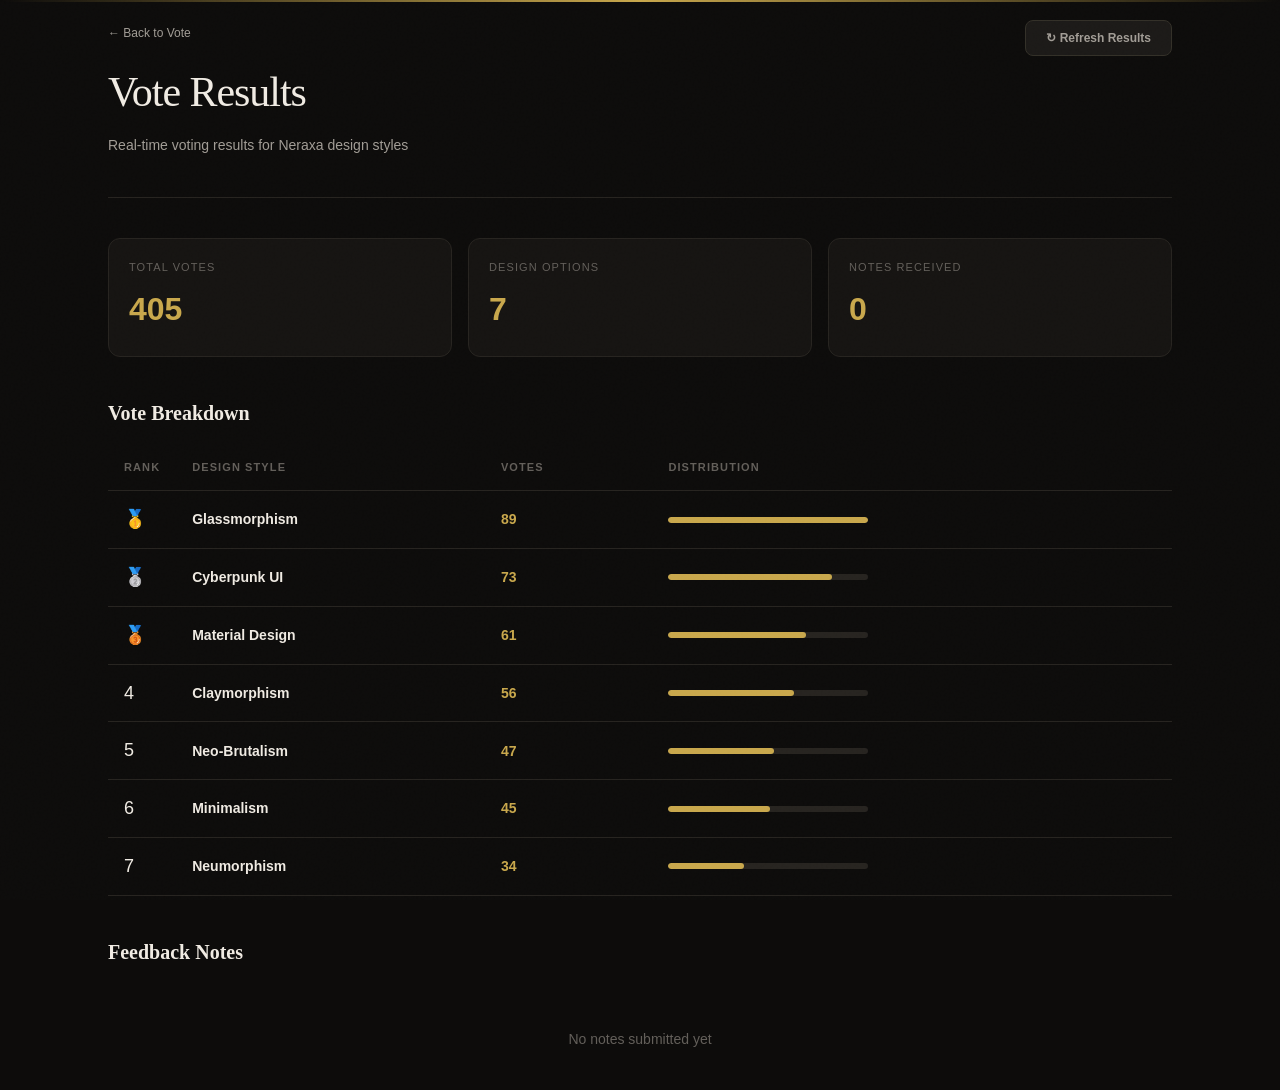
==== admin.html @ bdb2ee2e "initial commit" ====
<!doctype html>
<html lang="en">
    <head>
        <meta charset="UTF-8" />
        <meta name="viewport" content="width=device-width, initial-scale=1.0" />
        <title>Neraxa — Vote Admin</title>
        <link rel="icon" type="image/png" href="favicon.png" />
        <link rel="stylesheet" href="style.css" />
        <style>
            .admin-header {
                padding: 20px 0 40px;
                border-bottom: 1px solid var(--border);
                margin-bottom: 40px;
                display: flex;
                justify-content: space-between;
                align-items: flex-start;
                gap: 20px;
                flex-wrap: wrap;
            }
            .admin-title-wrapper {
                flex: 1;
            }
            .admin-title {
                font-family: Georgia, serif;
                font-size: clamp(28px, 4vw, 42px);
                font-weight: 400;
                letter-spacing: -0.025em;
                margin-bottom: 8px;
            }
            .admin-subtitle {
                font-size: 14px;
                color: var(--text-muted);
            }
            .stats-grid {
                display: grid;
                grid-template-columns: repeat(auto-fit, minmax(200px, 1fr));
                gap: 16px;
                margin-bottom: 40px;
            }
            .stat-card {
                background: var(--surface);
                border: 1px solid var(--border);
                border-radius: 12px;
                padding: 20px;
            }
            .stat-label {
                font-size: 11px;
                color: var(--text-dim);
                text-transform: uppercase;
                letter-spacing: 0.1em;
                margin-bottom: 8px;
            }
            .stat-value {
                font-size: 32px;
                font-weight: 700;
                color: var(--accent);
            }
            .results-table {
                width: 100%;
                border-collapse: collapse;
                margin-bottom: 40px;
            }
            .results-table th,
            .results-table td {
                padding: 14px 16px;
                text-align: left;
                border-bottom: 1px solid var(--border);
            }
            .results-table th {
                font-size: 11px;
                font-weight: 600;
                text-transform: uppercase;
                letter-spacing: 0.1em;
                color: var(--text-dim);
            }
            .results-table td {
                font-size: 14px;
            }
            .rank-cell {
                width: 50px;
                text-align: center;
            }
            .medal {
                font-size: 18px;
            }
            .design-name {
                font-weight: 600;
                color: var(--text);
            }
            .vote-count {
                font-weight: 700;
                color: var(--accent);
                text-align: right;
            }
            .bar-container {
                width: 200px;
                height: 6px;
                background: var(--border);
                border-radius: 3px;
                overflow: hidden;
            }
            .bar-fill {
                height: 100%;
                background: var(--accent);
                border-radius: 3px;
                transition: width 0.5s ease;
            }
            .notes-section-admin {
                margin-top: 40px;
            }
            .notes-list {
                display: flex;
                flex-direction: column;
                gap: 12px;
                margin-top: 20px;
            }
            .note-card {
                background: var(--surface);
                border: 1px solid var(--border);
                border-radius: 10px;
                padding: 16px 18px;
            }
            .note-header {
                display: flex;
                justify-content: space-between;
                align-items: center;
                margin-bottom: 10px;
            }
            .note-design {
                font-size: 12px;
                font-weight: 600;
                color: var(--accent);
                background: var(--accent-glow-2);
                padding: 3px 10px;
                border-radius: 4px;
            }
            .note-date {
                font-size: 11px;
                color: var(--text-dim);
            }
            .note-text {
                font-size: 14px;
                color: var(--text-muted);
                line-height: 1.6;
            }
            .no-notes {
                text-align: center;
                padding: 40px;
                color: var(--text-dim);
                font-size: 14px;
            }
            .refresh-btn {
                background: var(--surface-2);
                border: 1px solid var(--border-2);
                color: var(--text-muted);
                padding: 10px 20px;
                border-radius: 8px;
                font-size: 12px;
                font-weight: 600;
                cursor: pointer;
                transition: all 0.2s;
            }
            .refresh-btn:hover {
                background: var(--border);
                color: var(--text);
            }
            .back-link {
                display: inline-flex;
                align-items: center;
                gap: 6px;
                font-size: 12px;
                color: var(--text-muted);
                text-decoration: none;
                margin-bottom: 16px;
                transition: color 0.2s;
            }
            .back-link:hover {
                color: var(--accent);
            }
            .loading {
                text-align: center;
                padding: 40px;
                color: var(--text-dim);
            }
        </style>
    </head>
    <body>
        <div class="container">
            <header class="admin-header">
                <div class="admin-title-wrapper">
                    <a href="/" class="back-link">← Back to Vote</a>
                    <h1 class="admin-title">Vote Results</h1>
                    <p class="admin-subtitle">
                        Real-time voting results for Neraxa design styles
                    </p>
                </div>
                <button class="refresh-btn" id="refreshBtn">
                    ↻ Refresh Results
                </button>
            </header>

            <div class="stats-grid">
                <div class="stat-card">
                    <div class="stat-label">Total Votes</div>
                    <div class="stat-value" id="totalVotes">-</div>
                </div>
                <div class="stat-card">
                    <div class="stat-label">Design Options</div>
                    <div class="stat-value">7</div>
                </div>
                <div class="stat-card">
                    <div class="stat-label">Notes Received</div>
                    <div class="stat-value" id="totalNotes">-</div>
                </div>
            </div>

            <h2
                style="
                    font-family: Georgia, serif;
                    font-size: 20px;
                    margin-bottom: 16px;
                ">
                Vote Breakdown
            </h2>
            <table class="results-table">
                <thead>
                    <tr>
                        <th class="rank-cell">Rank</th>
                        <th>Design Style</th>
                        <th>Votes</th>
                        <th>Distribution</th>
                    </tr>
                </thead>
                <tbody id="resultsBody">
                    <tr>
                        <td colspan="4" class="loading">Loading results...</td>
                    </tr>
                </tbody>
            </table>

            <div class="notes-section-admin">
                <h2
                    style="
                        font-family: Georgia, serif;
                        font-size: 20px;
                        margin-bottom: 16px;
                    ">
                    Feedback Notes
                </h2>
                <div class="notes-list" id="notesList">
                    <div class="loading">Loading notes...</div>
                </div>
            </div>
        </div>

        <script>
            // Environment variables are injected by Vercel during build
            const UPSTASH_REDIS_REST_URL =
                'https://enhanced-tahr-57846.upstash.io';
            const UPSTASH_REDIS_REST_TOKEN =
                'AeH2AAIncDEzMmJiZjg0ZTI5MzY0ODk1YTNiZTc1OTU0ZDMzNzNmOXAxNTc4NDY';

            const DESIGNS = [
                'Neo-Brutalism',
                'Glassmorphism',
                'Neumorphism',
                'Claymorphism',
                'Cyberpunk UI',
                'Material Design',
                'Minimalism',
            ];

            const MEDALS = { 0: '🥇', 1: '🥈', 2: '🥉' };

            const USE_REDIS =
                UPSTASH_REDIS_REST_URL && UPSTASH_REDIS_REST_TOKEN;

            async function redisCommand(command) {
                if (!USE_REDIS) return null;
                try {
                    const response = await fetch(UPSTASH_REDIS_REST_URL, {
                        method: 'POST',
                        headers: {
                            Authorization: `Bearer ${UPSTASH_REDIS_REST_TOKEN}`,
                            'Content-Type': 'application/json',
                        },
                        body: JSON.stringify(command),
                    });
                    return await response.json();
                } catch (e) {
                    console.error('Redis command failed:', e);
                    return null;
                }
            }

            async function getVotesFromRedis() {
                const result = await redisCommand(['HGETALL', 'neraxa:votes']);
                if (result && result.result) {
                    const votes = {};
                    const arr = result.result;
                    for (let i = 0; i < arr.length; i += 2) {
                        votes[arr[i]] = parseInt(arr[i + 1], 10);
                    }
                    return votes;
                }
                return null;
            }

            async function getNotesFromRedis() {
                const result = await redisCommand(['HGETALL', 'neraxa:notes']);
                if (result && result.result) {
                    const notes = [];
                    const arr = result.result;
                    for (let i = 0; i < arr.length; i += 2) {
                        try {
                            notes.push(JSON.parse(arr[i + 1]));
                        } catch (e) {}
                    }
                    return notes.sort((a, b) => b.timestamp - a.timestamp);
                }
                return [];
            }

            function getVotesFromLocal() {
                try {
                    const r = localStorage.getItem('neraxa_v1_votes');
                    if (r) return JSON.parse(r);
                } catch (_) {}
                return {
                    'Neo-Brutalism': 47,
                    Glassmorphism: 89,
                    Neumorphism: 34,
                    Claymorphism: 56,
                    'Cyberpunk UI': 73,
                    'Material Design': 61,
                    Minimalism: 45,
                };
            }

            function getNotesFromLocal() {
                try {
                    return JSON.parse(
                        localStorage.getItem('neraxa_v1_notes') || '[]',
                    );
                } catch (_) {
                    return [];
                }
            }

            async function getVotes() {
                if (USE_REDIS) {
                    const redisVotes = await getVotesFromRedis();
                    if (redisVotes && Object.keys(redisVotes).length > 0) {
                        return redisVotes;
                    }
                }
                return getVotesFromLocal();
            }

            async function getNotes() {
                if (USE_REDIS) {
                    const redisNotes = await getNotesFromRedis();
                    if (redisNotes && redisNotes.length > 0) {
                        return redisNotes;
                    }
                }
                return getNotesFromLocal();
            }

            async function renderResults() {
                const votes = await getVotes();
                const sorted = Object.entries(votes).sort(
                    (a, b) => b[1] - a[1],
                );
                const total = sorted.reduce((sum, [, count]) => sum + count, 0);
                const maxV = sorted[0]?.[1] || 1;

                document.getElementById('totalVotes').textContent = total;

                const tbody = document.getElementById('resultsBody');
                tbody.innerHTML = '';

                if (sorted.length === 0) {
                    tbody.innerHTML =
                        '<tr><td colspan="4" class="loading">No votes yet</td></tr>';
                    return;
                }

                sorted.forEach(([name, count], idx) => {
                    const pct = Math.round((count / maxV) * 100);
                    const row = document.createElement('tr');
                    row.innerHTML = `
                        <td class="rank-cell">
                            <span class="medal">${MEDALS[idx] || idx + 1}</span>
                        </td>
                        <td class="design-name">${name}</td>
                        <td class="vote-count">${count}</td>
                        <td>
                            <div class="bar-container">
                                <div class="bar-fill" style="width: ${pct}%"></div>
                            </div>
                        </td>
                    `;
                    tbody.appendChild(row);
                });
            }

            async function renderNotes() {
                const notes = await getNotes();
                document.getElementById('totalNotes').textContent =
                    notes.length;

                const notesList = document.getElementById('notesList');
                if (notes.length === 0) {
                    notesList.innerHTML =
                        '<div class="no-notes">No notes submitted yet</div>';
                    return;
                }

                notesList.innerHTML = '';
                notes.forEach((note) => {
                    const date = new Date(note.timestamp).toLocaleString();
                    const card = document.createElement('div');
                    card.className = 'note-card';
                    card.innerHTML = `
                        <div class="note-header">
                            <span class="note-design">${escapeHtml(note.design)}</span>
                            <span class="note-date">${date}</span>
                        </div>
                        <p class="note-text">${escapeHtml(note.notes)}</p>
                    `;
                    notesList.appendChild(card);
                });
            }

            function escapeHtml(text) {
                const div = document.createElement('div');
                div.textContent = text;
                return div.innerHTML;
            }

            async function refreshAll() {
                await renderResults();
                await renderNotes();
            }

            // Init
            refreshAll();
        </script>
    </body>
</html>
---- style.css ----
/* ============================================================
   RESET & VARIABLES
============================================================ */
*,
*::before,
*::after {
    box-sizing: border-box;
    margin: 0;
    padding: 0;
}

:root {
    --bg: #0d0c0b;
    --surface: #161412;
    --surface-2: #1c1a18;
    --border: #272420;
    --border-2: #333028;
    --text: #f0ebe3;
    --text-muted: #a29d96;
    --text-dim: #635f5a;
    --accent: #c9a84c;
    --accent-light: #e8c96a;
    --accent-glow: rgba(201, 168, 76, 0.25);
    --accent-glow-2: rgba(201, 168, 76, 0.12);
    --success: #4caf87;
}
html {
    scroll-behavior: smooth;
}
body {
    background: var(--bg);
    color: var(--text);
    font-family: 'Helvetica Neue', Helvetica, Arial, sans-serif;
    font-size: 15px;
    line-height: 1.6;
    min-height: 100vh;
    overflow-x: hidden;
}
body::before {
    content: '';
    position: fixed;
    inset: 0;
    background-image: url("data:image/svg+xml,%3Csvg viewBox='0 0 512 512' xmlns='http://www.w3.org/2000/svg'%3E%3Cfilter id='n'%3E%3CfeTurbulence type='fractalNoise' baseFrequency='0.75' numOctaves='4' stitchTiles='stitch'/%3E%3C/filter%3E%3Crect width='100%25' height='100%25' filter='url(%23n)' opacity='0.04'/%3E%3C/svg%3E");
    pointer-events: none;
    z-index: 9999;
    opacity: 0.4;
}
body::after {
    content: '';
    position: fixed;
    top: 0;
    left: 0;
    right: 0;
    height: 2px;
    background: linear-gradient(90deg, transparent, var(--accent), transparent);
    z-index: 9998;
}

/* ============================================================
   LAYOUT
============================================================ */
.container {
    max-width: 1120px;
    margin: 0 auto;
    padding: 0 28px;
}

/* ============================================================
   HEADER
============================================================ */
.header {
    padding: 60px 0 52px;
    border-bottom: 1px solid var(--border);
    margin-bottom: 60px;
    animation: fadeUp 0.6s ease both;
}
.brand {
    display: flex;
    align-items: center;
    gap: 10px;
    margin-bottom: 44px;
}
.brand-logo {
    width: 34px;
    height: 34px;
    border-radius: 7px;
    object-fit: contain;
    box-shadow: 0 4px 14px var(--accent-glow);
}
.brand-name {
    font-size: 13px;
    font-weight: 600;
    letter-spacing: 0.18em;
    text-transform: uppercase;
    color: var(--text-muted);
}
.brand-divider {
    width: 1px;
    height: 16px;
    background: var(--border-2);
}
.brand-badge {
    font-size: 10px;
    font-weight: 600;
    letter-spacing: 0.12em;
    text-transform: uppercase;
    color: var(--accent);
    padding: 2px 8px;
    border: 1px solid var(--accent);
    border-radius: 2px;
}
.hero-eyebrow {
    display: inline-flex;
    align-items: center;
    gap: 8px;
    margin-bottom: 22px;
}
.eyebrow-dot {
    width: 6px;
    height: 6px;
    background: var(--accent);
    border-radius: 50%;
    box-shadow: 0 0 8px var(--accent);
    animation: pulse 2s infinite;
}
.eyebrow-text {
    font-size: 11px;
    font-weight: 600;
    letter-spacing: 0.2em;
    text-transform: uppercase;
    color: var(--text-muted);
}
.hero-title {
    font-family: Georgia, 'Times New Roman', serif;
    font-size: clamp(38px, 6vw, 72px);
    font-weight: 400;
    line-height: 1.03;
    letter-spacing: -0.025em;
    margin-bottom: 22px;
}
.hero-title em {
    font-style: italic;
    color: var(--accent);
}
.hero-desc {
    font-size: 16px;
    color: var(--text-muted);
    max-width: 540px;
    line-height: 1.75;
    margin-bottom: 36px;
}
.hero-pills {
    display: flex;
    gap: 10px;
    flex-wrap: wrap;
}
.pill {
    display: inline-flex;
    align-items: center;
    gap: 7px;
    padding: 6px 14px;
    background: var(--surface-2);
    border: 1px solid var(--border-2);
    border-radius: 100px;
    font-size: 11px;
    font-weight: 500;
    color: var(--text-muted);
}

/* ============================================================
   SECTION
============================================================ */
.section-eyebrow {
    font-size: 10px;
    font-weight: 700;
    letter-spacing: 0.22em;
    text-transform: uppercase;
    color: var(--text-dim);
    margin-bottom: 10px;
}
.section-title {
    font-family: Georgia, serif;
    font-size: clamp(20px, 2.8vw, 28px);
    font-weight: 400;
    letter-spacing: -0.01em;
    margin-bottom: 6px;
}
.section-sub {
    font-size: 13px;
    color: var(--text-muted);
    margin-bottom: 36px;
}

/* ============================================================
   VOTED NOTICE
============================================================ */
.voted-notice {
    display: none;
    align-items: center;
    gap: 10px;
    padding: 13px 18px;
    background: var(--surface-2);
    border: 1px solid var(--border-2);
    border-radius: 8px;
    margin-bottom: 28px;
    font-size: 13px;
    color: var(--text-muted);
    animation: fadeUp 0.4s ease both;
}
.voted-notice.visible {
    display: flex;
}
.voted-notice-icon {
    width: 22px;
    height: 22px;
    background: var(--accent);
    border-radius: 50%;
    display: flex;
    align-items: center;
    justify-content: center;
    font-size: 11px;
    color: #0d0c0b;
    flex-shrink: 0;
    font-weight: 700;
}

/* ============================================================
   CARDS GRID
============================================================ */
.cards-grid {
    display: grid;
    grid-template-columns: repeat(auto-fill, minmax(280px, 1fr));
    gap: 18px;
    margin-bottom: 40px;
}
.design-card {
    position: relative;
    background: var(--surface);
    border: 1.5px solid var(--border);
    border-radius: 14px;
    padding: 18px 18px 14px;
    cursor: pointer;
    transition:
        border-color 0.22s,
        box-shadow 0.22s,
        transform 0.22s;
    user-select: none;
    overflow: hidden;
    animation: fadeUp 0.5s ease both;
}
.design-card:hover {
    border-color: var(--border-2);
    box-shadow: 0 10px 30px rgba(0, 0, 0, 0.35);
    transform: translateY(-2px);
}
.design-card.selected {
    border-color: var(--accent);
    box-shadow:
        0 0 0 1px var(--accent),
        0 10px 32px var(--accent-glow);
}
.design-card.selected::before {
    content: '';
    position: absolute;
    inset: 0;
    border-radius: 14px;
    background: var(--accent-glow-2);
    pointer-events: none;
}
.design-card.voted-locked {
    cursor: default;
}
.design-card:nth-child(1) {
    animation-delay: 0.04s;
}
.design-card:nth-child(2) {
    animation-delay: 0.08s;
}
.design-card:nth-child(3) {
    animation-delay: 0.12s;
}
.design-card:nth-child(4) {
    animation-delay: 0.16s;
}
.design-card:nth-child(5) {
    animation-delay: 0.2s;
}
.design-card:nth-child(6) {
    animation-delay: 0.24s;
}
.design-card:nth-child(7) {
    animation-delay: 0.28s;
}
.card-radio {
    display: none;
}
.card-top {
    display: flex;
    justify-content: space-between;
    align-items: flex-start;
    margin-bottom: 6px;
}
.card-name {
    font-size: 14px;
    font-weight: 700;
    color: var(--text);
    letter-spacing: -0.01em;
}
.card-radio-ui {
    width: 18px;
    height: 18px;
    border-radius: 50%;
    border: 1.5px solid var(--border-2);
    display: flex;
    align-items: center;
    justify-content: center;
    flex-shrink: 0;
    transition: all 0.18s;
    margin-top: 1px;
}
.design-card.selected .card-radio-ui {
    background: var(--accent);
    border-color: var(--accent);
}
.card-radio-dot {
    width: 6px;
    height: 6px;
    background: #0d0c0b;
    border-radius: 50%;
    opacity: 0;
    transform: scale(0);
    transition: all 0.18s;
}
.design-card.selected .card-radio-dot {
    opacity: 1;
    transform: scale(1);
}
.card-desc {
    font-size: 11px;
    color: var(--text-muted);
    line-height: 1.55;
    margin-bottom: 13px;
}
.mock-wrap {
    border-radius: 9px;
    overflow: hidden;
    height: 152px;
}

/* Try-it button */
.card-try-btn {
    display: inline-flex;
    align-items: center;
    gap: 5px;
    margin-top: 10px;
    padding: 5px 11px;
    background: var(--surface-2);
    border: 1px solid var(--border-2);
    border-radius: 5px;
    font-size: 10px;
    font-weight: 600;
    color: var(--text-muted);
    letter-spacing: 0.06em;
    cursor: pointer;
    transition: all 0.18s;
    position: relative;
    z-index: 2;
}
.card-try-btn:hover {
    background: var(--border);
    color: var(--accent-light);
    border-color: var(--accent);
}
.card-try-btn .tib {
    font-size: 9px;
    transition: transform 0.18s;
}
.card-try-btn:hover .tib {
    transform: translateX(3px);
}

/* ============================================================
   MOCK PREVIEWS
============================================================ */

/* ---- NEO-BRUTALISM ---- */
.mock-neo {
    background: #ffe033;
    padding: 9px;
    height: 100%;
    font-family: 'Arial Black', 'Arial Bold', Arial, sans-serif;
}
.mock-neo .nb-bal {
    background: #fff;
    border: 2.5px solid #000;
    padding: 5px 7px;
    margin-bottom: 5px;
}
.mock-neo .nb-lbl {
    font-size: 6px;
    font-weight: 900;
    text-transform: uppercase;
    color: #000;
    display: block;
}
.mock-neo .nb-amt {
    font-size: 17px;
    font-weight: 900;
    color: #000;
    line-height: 1;
}
.mock-neo .nb-row {
    display: flex;
    gap: 4px;
    margin-bottom: 5px;
}
.mock-neo .nb-stat {
    flex: 1;
    border: 2px solid #000;
    padding: 3px 5px;
}
.mock-neo .nb-stat.inc {
    background: #00e676;
}
.mock-neo .nb-stat.exp {
    background: #ff1744;
}
.mock-neo .nb-slbl {
    font-size: 5px;
    font-weight: 900;
    text-transform: uppercase;
    display: block;
    color: #000;
}
.mock-neo .nb-sval {
    font-size: 9px;
    font-weight: 900;
    color: #000;
}
.mock-neo .nb-txs {
    border: 2px solid #000;
    background: #fff;
}
.mock-neo .nb-tx {
    border-bottom: 1.5px solid #000;
    padding: 2px 5px;
    font-size: 6px;
    font-weight: 900;
    display: flex;
    justify-content: space-between;
    color: #000;
}
.mock-neo .nb-tx:last-child {
    border-bottom: none;
}

/* ---- GLASSMORPHISM ---- */
.mock-glass {
    background: linear-gradient(130deg, #4f46e5 0%, #7c3aed 45%, #db2777 100%);
    padding: 8px;
    height: 100%;
    position: relative;
    overflow: hidden;
}
.mock-glass .gb1,
.mock-glass .gb2 {
    position: absolute;
    border-radius: 50%;
    background: rgba(255, 255, 255, 0.12);
}
.mock-glass .gb1 {
    width: 70px;
    height: 70px;
    top: -20px;
    right: -15px;
}
.mock-glass .gb2 {
    width: 45px;
    height: 45px;
    bottom: 8px;
    left: -8px;
}
.mock-glass .gl-panel {
    background: rgba(255, 255, 255, 0.15);
    border: 1px solid rgba(255, 255, 255, 0.28);
    border-radius: 8px;
    padding: 6px 8px;
    margin-bottom: 5px;
    position: relative;
    z-index: 1;
}
.mock-glass .gl-lbl {
    font-size: 6px;
    color: rgba(255, 255, 255, 0.7);
    text-transform: uppercase;
    letter-spacing: 0.08em;
    display: block;
}
.mock-glass .gl-amt {
    font-size: 16px;
    font-weight: 700;
    color: #fff;
    line-height: 1.1;
}
.mock-glass .gl-row {
    display: flex;
    gap: 4px;
    margin-bottom: 5px;
    position: relative;
    z-index: 1;
}
.mock-glass .gl-stat {
    flex: 1;
    background: rgba(255, 255, 255, 0.11);
    border: 1px solid rgba(255, 255, 255, 0.2);
    border-radius: 6px;
    padding: 4px 5px;
}
.mock-glass .gl-slbl {
    font-size: 5px;
    color: rgba(255, 255, 255, 0.65);
    display: block;
}
.mock-glass .gl-sval {
    font-size: 8px;
    font-weight: 600;
    color: #fff;
}
.mock-glass .gl-txs {
    background: rgba(255, 255, 255, 0.1);
    border: 1px solid rgba(255, 255, 255, 0.18);
    border-radius: 6px;
    overflow: hidden;
    position: relative;
    z-index: 1;
}
.mock-glass .gl-tx {
    padding: 2px 6px;
    font-size: 6px;
    color: rgba(255, 255, 255, 0.85);
    display: flex;
    justify-content: space-between;
    border-bottom: 1px solid rgba(255, 255, 255, 0.09);
}
.mock-glass .gl-tx:last-child {
    border-bottom: none;
}

/* ---- NEUMORPHISM ---- */
.mock-neu {
    background: #dfe6ec;
    padding: 9px;
    height: 100%;
}
.mock-neu .nm-panel {
    background: #dfe6ec;
    box-shadow:
        5px 5px 9px #bec4ca,
        -5px -5px 9px #ffffff;
    border-radius: 9px;
    padding: 6px 8px;
    margin-bottom: 6px;
}
.mock-neu .nm-lbl {
    font-size: 6px;
    color: #9eaab4;
    text-transform: uppercase;
    letter-spacing: 0.08em;
    display: block;
}
.mock-neu .nm-amt {
    font-size: 16px;
    font-weight: 500;
    color: #5a6a75;
    line-height: 1.1;
}
.mock-neu .nm-row {
    display: flex;
    gap: 5px;
    margin-bottom: 6px;
}
.mock-neu .nm-stat {
    flex: 1;
    background: #dfe6ec;
    box-shadow:
        3px 3px 6px #bec4ca,
        -3px -3px 6px #ffffff;
    border-radius: 7px;
    padding: 4px 5px;
}
.mock-neu .nm-slbl {
    font-size: 5px;
    color: #9eaab4;
    display: block;
}
.mock-neu .nm-sval {
    font-size: 8px;
    font-weight: 500;
}
.mock-neu .nm-sval.inc {
    color: #4e9c78;
}
.mock-neu .nm-sval.exp {
    color: #b07070;
}
.mock-neu .nm-txs {
    background: #dfe6ec;
    box-shadow:
        inset 3px 3px 6px #bec4ca,
        inset -3px -3px 6px #ffffff;
    border-radius: 7px;
    padding: 2px 0;
}
.mock-neu .nm-tx {
    padding: 2px 7px;
    font-size: 6px;
    color: #7a8a95;
    display: flex;
    justify-content: space-between;
}

/* ---- CLAYMORPHISM ---- */
.mock-clay {
    background: #f0eaff;
    padding: 9px;
    height: 100%;
}
.mock-clay .cl-hero {
    background: #c9a4ff;
    border-radius: 18px;
    padding: 7px 10px;
    margin-bottom: 6px;
    box-shadow:
        0 7px 0 0 #8b4fcc,
        0 10px 22px rgba(100, 40, 200, 0.2);
}
.mock-clay .cl-lbl {
    font-size: 6px;
    color: #6b3fa0;
    font-weight: 700;
    text-transform: uppercase;
    display: block;
    letter-spacing: 0.06em;
}
.mock-clay .cl-amt {
    font-size: 18px;
    font-weight: 800;
    color: #3a1a6a;
}
.mock-clay .cl-row {
    display: flex;
    gap: 5px;
    margin-bottom: 6px;
}
.mock-clay .cl-stat {
    flex: 1;
    border-radius: 14px;
    padding: 5px 6px;
}
.mock-clay .cl-stat.inc {
    background: #a8f4c8;
    box-shadow: 0 5px 0 0 #4bad78;
}
.mock-clay .cl-stat.exp {
    background: #ffb3c6;
    box-shadow: 0 5px 0 0 #d96080;
}
.mock-clay .cl-slbl {
    font-size: 5px;
    color: rgba(0, 0, 0, 0.5);
    font-weight: 700;
    display: block;
}
.mock-clay .cl-sval {
    font-size: 9px;
    font-weight: 800;
    color: #222;
}
.mock-clay .cl-txs {
    background: #fff;
    border-radius: 14px;
    box-shadow: 0 5px 0 0 #c9a4ff;
    padding: 1px 0;
}
.mock-clay .cl-tx {
    padding: 2.5px 8px;
    font-size: 6px;
    color: #555;
    display: flex;
    justify-content: space-between;
    font-weight: 700;
    border-bottom: 1px solid #f5f0ff;
}
.mock-clay .cl-tx:last-child {
    border-bottom: none;
}

/* ---- CYBERPUNK UI ---- */
.mock-cyber {
    background: #04000f;
    padding: 8px;
    height: 100%;
    position: relative;
    overflow: hidden;
}
.mock-cyber .cy-grid {
    position: absolute;
    inset: 0;
    background-image:
        linear-gradient(rgba(0, 255, 245, 0.045) 1px, transparent 1px),
        linear-gradient(90deg, rgba(0, 255, 245, 0.045) 1px, transparent 1px);
    background-size: 14px 14px;
}
.mock-cyber .cy-scan {
    position: absolute;
    top: 0;
    left: 0;
    right: 0;
    height: 2px;
    background: linear-gradient(
        90deg,
        transparent,
        rgba(0, 255, 245, 0.5),
        transparent
    );
    animation: scan 2.5s linear infinite;
}
.mock-cyber .cy-panel {
    border: 1px solid rgba(0, 255, 245, 0.6);
    background: rgba(0, 255, 245, 0.04);
    padding: 5px 7px;
    margin-bottom: 4px;
    position: relative;
    z-index: 1;
}
.mock-cyber .cy-panel::before {
    content: '';
    position: absolute;
    top: 0;
    left: 0;
    width: 7px;
    height: 7px;
    border-top: 2px solid #00fff5;
    border-left: 2px solid #00fff5;
}
.mock-cyber .cy-panel::after {
    content: '';
    position: absolute;
    bottom: 0;
    right: 0;
    width: 7px;
    height: 7px;
    border-bottom: 2px solid #00fff5;
    border-right: 2px solid #00fff5;
}
.mock-cyber .cy-lbl {
    font-size: 5px;
    color: rgba(0, 255, 245, 0.65);
    text-transform: uppercase;
    letter-spacing: 0.18em;
    display: block;
    font-family: 'Courier New', monospace;
}
.mock-cyber .cy-amt {
    font-size: 14px;
    font-weight: 700;
    color: #00fff5;
    line-height: 1.1;
    text-shadow: 0 0 10px rgba(0, 255, 245, 0.85);
    font-family: 'Courier New', monospace;
}
.mock-cyber .cy-row {
    display: flex;
    gap: 4px;
    margin-bottom: 4px;
    position: relative;
    z-index: 1;
}
.mock-cyber .cy-stat {
    flex: 1;
    border: 1px solid;
    padding: 3px 4px;
}
.mock-cyber .cy-stat.inc {
    border-color: rgba(0, 255, 136, 0.6);
    background: rgba(0, 255, 136, 0.05);
}
.mock-cyber .cy-stat.exp {
    border-color: rgba(255, 0, 100, 0.6);
    background: rgba(255, 0, 100, 0.05);
}
.mock-cyber .cy-slbl {
    font-size: 4px;
    letter-spacing: 0.1em;
    display: block;
    font-family: monospace;
    text-transform: uppercase;
}
.mock-cyber .cy-stat.inc .cy-slbl {
    color: rgba(0, 255, 136, 0.7);
}
.mock-cyber .cy-stat.exp .cy-slbl {
    color: rgba(255, 0, 100, 0.7);
}
.mock-cyber .cy-sval {
    font-size: 7px;
    font-weight: 700;
    font-family: monospace;
}
.mock-cyber .cy-stat.inc .cy-sval {
    color: #00ff88;
    text-shadow: 0 0 5px #00ff88;
}
.mock-cyber .cy-stat.exp .cy-sval {
    color: #ff0066;
    text-shadow: 0 0 5px #ff0066;
}
.mock-cyber .cy-txs {
    border: 1px solid rgba(0, 255, 245, 0.25);
    background: rgba(0, 0, 0, 0.5);
    position: relative;
    z-index: 1;
}
.mock-cyber .cy-tx {
    padding: 2px 5px;
    font-size: 5px;
    font-family: monospace;
    color: rgba(0, 255, 245, 0.65);
    display: flex;
    justify-content: space-between;
    border-bottom: 1px solid rgba(0, 255, 245, 0.07);
}
.mock-cyber .cy-tx:last-child {
    border-bottom: none;
}

/* ---- MATERIAL DESIGN 3 ---- */
.mock-md {
    background: #fef7ff;
    padding: 9px;
    height: 100%;
}
.mock-md .md-hero {
    background: #6750a4;
    border-radius: 24px;
    padding: 8px 10px;
    margin-bottom: 6px;
    box-shadow:
        0 2px 6px 2px rgba(0, 0, 0, 0.14),
        0 1px 2px rgba(0, 0, 0, 0.2);
}
.mock-md .md-hlbl {
    font-size: 6px;
    color: rgba(255, 255, 255, 0.72);
    text-transform: uppercase;
    letter-spacing: 0.06em;
    display: block;
}
.mock-md .md-hamt {
    font-size: 18px;
    font-weight: 400;
    color: #fff;
    line-height: 1.1;
}
.mock-md .md-row {
    display: flex;
    gap: 5px;
    margin-bottom: 6px;
}
.mock-md .md-stat {
    flex: 1;
    border-radius: 16px;
    padding: 5px 6px;
    box-shadow: 0 1px 2px rgba(0, 0, 0, 0.12);
}
.mock-md .md-stat.inc {
    background: #c8f0d4;
    color: #0a3818;
}
.mock-md .md-stat.exp {
    background: #ffd9e3;
    color: #410002;
}
.mock-md .md-slbl {
    font-size: 5px;
    display: block;
    opacity: 0.7;
}
.mock-md .md-sval {
    font-size: 8px;
    font-weight: 500;
}
.mock-md .md-txs {
    background: #f7f2fa;
    border-radius: 16px;
    overflow: hidden;
    box-shadow: 0 1px 2px rgba(0, 0, 0, 0.1);
}
.mock-md .md-tx {
    padding: 3px 8px;
    font-size: 6px;
    color: #49454f;
    display: flex;
    justify-content: space-between;
    border-bottom: 1px solid rgba(0, 0, 0, 0.06);
}
.mock-md .md-tx:last-child {
    border-bottom: none;
}

/* ---- MINIMALISM ---- */
.mock-min {
    background: #fff;
    padding: 11px 13px;
    height: 100%;
}
.mock-min .mn-lbl {
    font-size: 5px;
    color: #ccc;
    text-transform: uppercase;
    letter-spacing: 0.18em;
    display: block;
    margin-bottom: 1px;
}
.mock-min .mn-amt {
    font-size: 22px;
    font-weight: 200;
    color: #111;
    line-height: 1;
    margin-bottom: 10px;
    letter-spacing: -0.03em;
}
.mock-min .mn-hr {
    height: 1px;
    background: #ebebeb;
    margin-bottom: 8px;
}
.mock-min .mn-row {
    display: flex;
    gap: 18px;
    margin-bottom: 8px;
}
.mock-min .mn-slbl {
    font-size: 5px;
    color: #c0c0c0;
    display: block;
    text-transform: uppercase;
    letter-spacing: 0.14em;
}
.mock-min .mn-sval {
    font-size: 10px;
    font-weight: 300;
    color: #333;
}
.mock-min .mn-sval.inc {
    color: #27ae60;
}
.mock-min .mn-sval.exp {
    color: #e74c3c;
}
.mock-min .mn-tx {
    padding: 2px 0;
    font-size: 6px;
    color: #aaa;
    display: flex;
    justify-content: space-between;
    border-bottom: 1px solid #f7f7f7;
}
.mock-min .mn-tx:last-child {
    border-bottom: none;
}

/* ============================================================
   SUBMIT
============================================================ */
.submit-wrap {
    display: flex;
    align-items: center;
    gap: 18px;
    margin-bottom: 72px;
    flex-wrap: wrap;
}
.btn-vote {
    background: var(--accent);
    color: #0d0c0b;
    border: none;
    padding: 14px 40px;
    font-size: 12px;
    font-weight: 800;
    letter-spacing: 0.12em;
    text-transform: uppercase;
    border-radius: 7px;
    cursor: pointer;
    transition:
        background 0.2s,
        transform 0.15s,
        box-shadow 0.2s,
        opacity 0.2s;
    opacity: 0.38;
    pointer-events: none;
}
.btn-vote.active {
    opacity: 1;
    pointer-events: auto;
}
.btn-vote.active:hover {
    background: var(--accent-light);
    transform: translateY(-2px);
    box-shadow: 0 8px 24px var(--accent-glow);
}
.btn-vote.active:active {
    transform: translateY(0);
}
.submit-note {
    font-size: 12px;
    color: var(--text-dim);
}

/* ============================================================
   NOTES SECTION
============================================================ */
.notes-section {
    margin-top: 40px;
    padding-top: 40px;
    border-top: 1px solid var(--border);
    animation: fadeUp 0.5s ease;
}
.notes-textarea {
    width: 100%;
    background: var(--surface);
    border: 1.5px solid var(--border);
    border-radius: 10px;
    padding: 14px 16px;
    color: var(--text);
    font-family: inherit;
    font-size: 14px;
    line-height: 1.6;
    resize: vertical;
    transition:
        border-color 0.2s,
        box-shadow 0.2s;
}
.notes-textarea:focus {
    outline: none;
    border-color: var(--accent);
    box-shadow: 0 0 0 3px var(--accent-glow-2);
}
.notes-textarea::placeholder {
    color: var(--text-dim);
}
.notes-actions {
    display: flex;
    align-items: center;
    gap: 14px;
    margin-top: 14px;
    flex-wrap: wrap;
}
.btn-submit-notes {
    background: var(--accent);
    color: #0d0c0b;
    border: none;
    padding: 12px 32px;
    font-size: 12px;
    font-weight: 800;
    letter-spacing: 0.12em;
    text-transform: uppercase;
    border-radius: 7px;
    cursor: pointer;
    transition:
        background 0.2s,
        transform 0.15s,
        box-shadow 0.2s;
}
.btn-submit-notes:hover {
    background: var(--accent-light);
    transform: translateY(-2px);
    box-shadow: 0 8px 24px var(--accent-glow);
}
.btn-submit-notes:active {
    transform: translateY(0);
}
.btn-submit-notes:disabled {
    opacity: 0.5;
    cursor: not-allowed;
}
.notes-hint {
    font-size: 11px;
    color: var(--text-dim);
}

/* ============================================================
   CONFIRMATION
============================================================ */
.confirmation {
    display: none;
    background: var(--surface-2);
    border: 1px solid rgba(76, 175, 135, 0.35);
    border-radius: 12px;
    padding: 24px 28px;
    margin-bottom: 52px;
    animation: fadeUp 0.4s ease;
}
.confirmation.visible {
    display: block;
}
.conf-check {
    width: 38px;
    height: 38px;
    background: var(--success);
    border-radius: 50%;
    display: flex;
    align-items: center;
    justify-content: center;
    font-size: 17px;
    margin-bottom: 14px;
    color: #fff;
}
.conf-title {
    font-family: Georgia, serif;
    font-size: 19px;
    font-weight: 400;
    margin-bottom: 5px;
}
.conf-sub {
    font-size: 13px;
    color: var(--text-muted);
}

/* ============================================================
   RESULTS
============================================================ */
.results-section {
    display: none;
    margin-bottom: 80px;
    animation: fadeUp 0.5s ease;
}
.results-section.visible {
    display: block;
}
.results-list {
    display: flex;
    flex-direction: column;
    gap: 9px;
}
.result-row {
    display: flex;
    align-items: center;
    gap: 12px;
    padding: 12px 16px;
    background: var(--surface);
    border: 1px solid var(--border);
    border-radius: 9px;
    transition: border-color 0.2s;
}
.result-row.top-3 {
    border-color: rgba(201, 168, 76, 0.4);
    background: var(--surface-2);
}
.result-rank {
    font-size: 10px;
    font-weight: 700;
    width: 22px;
    text-align: center;
    flex-shrink: 0;
}
.result-row.top-3 .result-rank {
    color: var(--accent);
}
.result-row:not(.top-3) .result-rank {
    color: var(--text-dim);
}
.result-medal {
    font-size: 15px;
    width: 22px;
    text-align: center;
    flex-shrink: 0;
}
.result-name {
    font-size: 13px;
    font-weight: 600;
    flex: 1;
    min-width: 0;
}
.result-voted-you {
    font-size: 9px;
    font-weight: 600;
    letter-spacing: 0.1em;
    text-transform: uppercase;
    color: var(--accent);
    background: var(--accent-glow-2);
    border: 1px solid rgba(201, 168, 76, 0.3);
    padding: 2px 8px;
    border-radius: 3px;
    flex-shrink: 0;
}
.result-bar-track {
    flex: 2;
    height: 5px;
    background: var(--border);
    border-radius: 3px;
    overflow: hidden;
    min-width: 60px;
}
.result-bar-fill {
    height: 100%;
    border-radius: 3px;
    background: var(--border-2);
    width: 0;
    transition: width 0.9s cubic-bezier(0.4, 0, 0.2, 1);
}
.result-row.top-3 .result-bar-fill {
    background: var(--accent);
}
.result-row.rank-1 .result-bar-fill {
    background: var(--accent-light);
    box-shadow: 0 0 8px var(--accent-glow);
}
.result-count {
    font-size: 12px;
    font-weight: 600;
    width: 36px;
    text-align: right;
    flex-shrink: 0;
}
.result-row.top-3 .result-count {
    color: var(--accent);
}
.result-row:not(.top-3) .result-count {
    color: var(--text-muted);
}

/* ============================================================
   MODAL OVERLAY
============================================================ */
.modal-overlay {
    position: fixed;
    inset: 0;
    background: rgba(0, 0, 0, 0.75);
    z-index: 1000;
    display: flex;
    align-items: center;
    justify-content: center;
    padding: 20px;
    opacity: 0;
    pointer-events: none;
    transition: opacity 0.25s;
}
.modal-overlay.open {
    opacity: 1;
    pointer-events: auto;
}
.modal-box {
    background: var(--surface);
    border: 1px solid var(--border-2);
    border-radius: 18px;
    width: 100%;
    max-width: 560px;
    max-height: 90vh;
    overflow-y: auto;
    transform: translateY(22px);
    transition: transform 0.3s cubic-bezier(0.34, 1.4, 0.64, 1);
    box-shadow: 0 30px 80px rgba(0, 0, 0, 0.6);
}
.modal-overlay.open .modal-box {
    transform: translateY(0);
}
.modal-header {
    display: flex;
    justify-content: space-between;
    align-items: flex-start;
    padding: 22px 22px 0;
}
.modal-eyebrow {
    font-size: 10px;
    font-weight: 600;
    letter-spacing: 0.2em;
    text-transform: uppercase;
    color: var(--text-dim);
    margin-bottom: 4px;
}
.modal-title {
    font-family: Georgia, serif;
    font-size: 22px;
    font-weight: 400;
    color: var(--text);
}
.modal-close {
    width: 32px;
    height: 32px;
    background: var(--surface-2);
    border: 1px solid var(--border-2);
    border-radius: 50%;
    color: var(--text-muted);
    font-size: 14px;
    cursor: pointer;
    display: flex;
    align-items: center;
    justify-content: center;
    flex-shrink: 0;
    transition: all 0.18s;
    margin-top: 2px;
}
.modal-close:hover {
    background: var(--border);
    color: var(--text);
}
.modal-desc {
    font-size: 12px;
    color: var(--text-muted);
    padding: 8px 22px 16px;
    line-height: 1.6;
}
.modal-demo {
    margin: 0 14px 20px;
    border-radius: 12px;
    overflow: hidden;
    min-height: 220px;
}

/* ============================================================
   DEMO STYLES — NEO BRUTALISM
============================================================ */
.demo-neo {
    background: #ffe033;
    padding: 22px;
    font-family: 'Arial Black', 'Arial Bold', Arial, sans-serif;
    min-height: 220px;
}
.demo-neo-title {
    font-size: 15px;
    font-weight: 900;
    color: #000;
    text-transform: uppercase;
    border-bottom: 3px solid #000;
    padding-bottom: 8px;
    margin-bottom: 16px;
    letter-spacing: 0.04em;
}
.demo-neo-btns {
    display: flex;
    gap: 10px;
    flex-wrap: wrap;
    margin-bottom: 16px;
}
.nb-demo-btn {
    background: #fff;
    border: 3px solid #000;
    padding: 10px 18px;
    font-family: 'Arial Black', Arial, sans-serif;
    font-size: 12px;
    font-weight: 900;
    text-transform: uppercase;
    cursor: pointer;
    box-shadow: 4px 4px 0 #000;
    transition:
        transform 0.08s,
        box-shadow 0.08s;
    position: relative;
    color: #000;
}
.nb-demo-btn:hover {
    background: #ffe033;
    box-shadow: 6px 6px 0 #000;
    transform: translate(-1px, -1px);
}
.nb-demo-btn:active,
.nb-demo-btn.pressed {
    box-shadow: 0 0 0 #000;
    transform: translate(4px, 4px);
}
.nb-demo-btn.accent {
    background: #ff1744;
    color: #fff;
}
.nb-demo-btn.accent:hover {
    background: #ff4569;
    box-shadow: 6px 6px 0 #000;
}
.demo-neo-checks {
    display: flex;
    gap: 14px;
    flex-wrap: wrap;
}
.nb-check-wrap {
    display: inline-flex;
    align-items: center;
    gap: 7px;
    cursor: pointer;
    -webkit-user-select: none;
    user-select: none;
}
.nb-check-wrap input {
    display: none;
}
.nb-check-box {
    width: 20px;
    height: 20px;
    border: 3px solid #000;
    background: #fff;
    display: flex;
    align-items: center;
    justify-content: center;
    font-size: 14px;
    font-weight: 900;
    color: #000;
    transition: background 0.1s;
    flex-shrink: 0;
}
.nb-check-wrap input:checked + .nb-check-box {
    background: #00e676;
}
.nb-check-wrap input:checked + .nb-check-box::after {
    content: '✗';
}
.nb-check-lbl {
    font-size: 11px;
    font-weight: 900;
    color: #000;
    text-transform: uppercase;
    letter-spacing: 0.06em;
}

/* ============================================================
   DEMO STYLES — GLASSMORPHISM
============================================================ */
.demo-glass {
    background: linear-gradient(135deg, #3730a3 0%, #6d28d9 50%, #be185d 100%);
    padding: 22px;
    min-height: 220px;
    position: relative;
    overflow: hidden;
}
.demo-glass-bg-orb1 {
    position: absolute;
    width: 140px;
    height: 140px;
    border-radius: 50%;
    background: rgba(255, 255, 255, 0.09);
    top: -50px;
    right: -30px;
    pointer-events: none;
}
.demo-glass-bg-orb2 {
    position: absolute;
    width: 90px;
    height: 90px;
    border-radius: 50%;
    background: rgba(255, 255, 255, 0.08);
    bottom: -30px;
    left: -20px;
    pointer-events: none;
}
.demo-glass-bg-orb3 {
    position: absolute;
    width: 60px;
    height: 60px;
    border-radius: 50%;
    background: rgba(255, 192, 203, 0.12);
    top: 50%;
    left: 50%;
    transform: translate(-50%, -50%);
    pointer-events: none;
}
.demo-glass-cards {
    display: grid;
    grid-template-columns: repeat(3, 1fr);
    gap: 10px;
    margin-bottom: 14px;
}
.gl-demo-card {
    background: rgba(255, 255, 255, 0.13);
    border: 1px solid rgba(255, 255, 255, 0.26);
    border-radius: 12px;
    padding: 12px 10px;
    cursor: default;
    transition:
        transform 0.35s cubic-bezier(0.2, 0.8, 0.2, 1),
        box-shadow 0.35s,
        background 0.35s;
    transform-style: preserve-3d;
    position: relative;
    z-index: 1;
}
.gl-demo-card:hover {
    background: rgba(255, 255, 255, 0.22);
    box-shadow: 0 12px 32px rgba(0, 0, 0, 0.25);
}
.gl-demo-card .gl-clbl {
    font-size: 9px;
    color: rgba(255, 255, 255, 0.65);
    display: block;
    margin-bottom: 3px;
    text-transform: uppercase;
    letter-spacing: 0.08em;
}
.gl-demo-card .gl-cval {
    font-size: 14px;
    font-weight: 700;
    color: #fff;
}
.gl-demo-card .gl-csub {
    font-size: 8px;
    color: rgba(255, 255, 255, 0.5);
    margin-top: 2px;
}
.gl-demo-btn {
    display: block;
    width: 100%;
    background: rgba(255, 255, 255, 0.18);
    border: 1px solid rgba(255, 255, 255, 0.35);
    border-radius: 10px;
    padding: 11px;
    color: #fff;
    font-size: 12px;
    font-weight: 600;
    cursor: pointer;
    position: relative;
    overflow: hidden;
    transition: background 0.25s;
    z-index: 1;
    text-transform: uppercase;
    letter-spacing: 0.08em;
}
.gl-demo-btn:hover {
    background: rgba(255, 255, 255, 0.28);
}
.gl-demo-btn::after {
    content: '';
    position: absolute;
    top: 0;
    left: -100%;
    width: 60%;
    height: 100%;
    background: linear-gradient(
        90deg,
        transparent,
        rgba(255, 255, 255, 0.22),
        transparent
    );
    transition: left 0.5s;
    pointer-events: none;
}
.gl-demo-btn:hover::after {
    left: 160%;
}

/* ============================================================
   DEMO STYLES — NEUMORPHISM
============================================================ */
.demo-neu {
    background: #dfe6ec;
    padding: 22px;
    min-height: 220px;
}
.demo-neu-row {
    display: flex;
    align-items: center;
    justify-content: space-between;
    margin-bottom: 18px;
}
.demo-neu-label {
    font-size: 13px;
    color: #5a6a75;
    font-weight: 500;
}
.nm-toggle {
    width: 52px;
    height: 28px;
    border-radius: 14px;
    background: #dfe6ec;
    box-shadow:
        inset 3px 3px 6px #bec4ca,
        inset -3px -3px 6px #ffffff;
    cursor: pointer;
    position: relative;
    transition: all 0.3s;
}
.nm-toggle.on {
    box-shadow:
        inset 3px 3px 6px #a8b4bc,
        inset -3px -3px 6px #f8ffff;
}
.nm-thumb {
    position: absolute;
    top: 4px;
    left: 4px;
    width: 20px;
    height: 20px;
    border-radius: 50%;
    background: #dfe6ec;
    box-shadow:
        3px 3px 6px #bec4ca,
        -3px -3px 6px #ffffff;
    transition: left 0.3s cubic-bezier(0.34, 1.56, 0.64, 1);
}
.nm-toggle.on .nm-thumb {
    left: 28px;
    background: #4e9c78;
    box-shadow: 2px 2px 4px rgba(40, 120, 80, 0.3);
}
.nm-pay-btn {
    width: 100%;
    padding: 14px;
    background: #dfe6ec;
    border: none;
    border-radius: 12px;
    font-size: 13px;
    font-weight: 600;
    color: #5a6a75;
    cursor: pointer;
    box-shadow:
        5px 5px 10px #bec4ca,
        -5px -5px 10px #ffffff;
    transition:
        box-shadow 0.12s,
        transform 0.12s;
    letter-spacing: 0.04em;
    margin-bottom: 16px;
}
.nm-pay-btn:hover {
    box-shadow:
        7px 7px 14px #bec4ca,
        -7px -7px 14px #ffffff;
}
.nm-pay-btn:active {
    box-shadow:
        inset 4px 4px 8px #bec4ca,
        inset -4px -4px 8px #ffffff;
    transform: scale(0.98);
}
.nm-slider-wrap {
    margin-top: 4px;
}
.nm-slider-lbl {
    font-size: 11px;
    color: #9eaab4;
    margin-bottom: 8px;
    display: block;
}
.nm-slider-track {
    height: 8px;
    background: #dfe6ec;
    border-radius: 4px;
    box-shadow:
        inset 2px 2px 4px #bec4ca,
        inset -2px -2px 4px #ffffff;
    position: relative;
    cursor: pointer;
}
.nm-slider-fill {
    height: 100%;
    border-radius: 4px;
    background: linear-gradient(90deg, #4e9c78, #68c496);
    width: 60%;
    pointer-events: none;
}
.nm-slider-thumb {
    position: absolute;
    top: 50%;
    width: 18px;
    height: 18px;
    border-radius: 50%;
    background: #dfe6ec;
    box-shadow:
        3px 3px 6px #bec4ca,
        -3px -3px 6px #ffffff;
    transform: translate(-50%, -50%);
    left: 60%;
    cursor: grab;
    transition: box-shadow 0.12s;
}
.nm-slider-thumb:active {
    cursor: grabbing;
    box-shadow:
        inset 2px 2px 4px #bec4ca,
        inset -2px -2px 4px #ffffff;
}

/* ============================================================
   DEMO STYLES — CLAYMORPHISM
============================================================ */
.demo-clay {
    background: #f0eaff;
    padding: 22px;
    min-height: 220px;
}
.demo-clay-title {
    font-size: 13px;
    font-weight: 800;
    color: #5a2d90;
    margin-bottom: 14px;
    letter-spacing: -0.01em;
}
.demo-clay-btns {
    display: flex;
    gap: 10px;
    flex-wrap: wrap;
    margin-bottom: 14px;
}
.cl-demo-btn {
    border: none;
    border-radius: 22px;
    padding: 11px 22px;
    font-size: 13px;
    font-weight: 800;
    cursor: pointer;
    transition:
        transform 0.2s cubic-bezier(0.34, 1.56, 0.64, 1),
        box-shadow 0.15s;
    -webkit-user-select: none;
    user-select: none;
}
.cl-demo-btn.purple {
    background: #c9a4ff;
    color: #3a1a6a;
    box-shadow:
        0 8px 0 #8b4fcc,
        0 10px 22px rgba(100, 40, 200, 0.22);
}
.cl-demo-btn.green {
    background: #a8f4c8;
    color: #0a3818;
    box-shadow:
        0 8px 0 #4bad78,
        0 10px 22px rgba(60, 180, 100, 0.2);
}
.cl-demo-btn.pink {
    background: #ffb3c6;
    color: #5a1030;
    box-shadow:
        0 8px 0 #d96080,
        0 10px 22px rgba(200, 60, 100, 0.2);
}
.cl-demo-btn:hover {
    transform: translateY(-4px) scale(1.04);
}
.cl-demo-btn:active {
    transform: translateY(6px) scaleX(1.08) scaleY(0.9);
    box-shadow:
        0 2px 0 #8b4fcc,
        0 4px 8px rgba(100, 40, 200, 0.15);
}
.cl-demo-btn.green:active {
    box-shadow: 0 2px 0 #4bad78;
}
.cl-demo-btn.pink:active {
    box-shadow: 0 2px 0 #d96080;
}
.demo-clay-chips {
    display: flex;
    gap: 8px;
    flex-wrap: wrap;
    margin-bottom: 14px;
}
.cl-chip {
    border-radius: 22px;
    padding: 7px 14px;
    font-size: 12px;
    font-weight: 800;
    cursor: pointer;
    transition:
        transform 0.2s cubic-bezier(0.34, 1.56, 0.64, 1),
        box-shadow 0.12s;
}
.cl-chip.food {
    background: #ffe08a;
    color: #7a4800;
    box-shadow: 0 5px 0 #c9942a;
}
.cl-chip.travel {
    background: #a8dcff;
    color: #003a6a;
    box-shadow: 0 5px 0 #4a8cbf;
}
.cl-chip.health {
    background: #d0f5a8;
    color: #1a4a00;
    box-shadow: 0 5px 0 #5aaa2a;
}
.cl-chip:hover {
    transform: translateY(-3px);
}
.cl-chip:active {
    transform: translateY(4px);
    box-shadow: 0 1px 0 #c9942a;
}
.cl-cta-btn {
    width: 100%;
    border: none;
    border-radius: 22px;
    padding: 14px;
    background: #6750f0;
    color: #fff;
    font-size: 14px;
    font-weight: 800;
    cursor: pointer;
    box-shadow:
        0 10px 0 #3a25b0,
        0 14px 28px rgba(80, 40, 200, 0.3);
    transition:
        transform 0.2s cubic-bezier(0.34, 1.56, 0.64, 1),
        box-shadow 0.15s;
}
.cl-cta-btn:hover {
    transform: translateY(-5px) scale(1.02);
}
.cl-cta-btn:active {
    transform: translateY(8px);
    box-shadow:
        0 2px 0 #3a25b0,
        0 4px 10px rgba(80, 40, 200, 0.2);
}

/* ============================================================
   DEMO STYLES — CYBERPUNK
============================================================ */
.demo-cyber {
    background: #04000f;
    padding: 22px;
    min-height: 220px;
    position: relative;
    overflow: hidden;
}
.demo-cyber-grid {
    position: absolute;
    inset: 0;
    background-image:
        linear-gradient(rgba(0, 255, 245, 0.035) 1px, transparent 1px),
        linear-gradient(90deg, rgba(0, 255, 245, 0.035) 1px, transparent 1px);
    background-size: 20px 20px;
    pointer-events: none;
}
.demo-cyber-scan {
    position: absolute;
    top: 0;
    left: 0;
    right: 0;
    height: 2px;
    background: linear-gradient(
        90deg,
        transparent,
        rgba(0, 255, 245, 0.45),
        transparent
    );
    animation: scan 3s linear infinite;
    pointer-events: none;
}
.cyber-balance {
    border: 1px solid rgba(0, 255, 245, 0.5);
    padding: 12px 14px;
    margin-bottom: 14px;
    position: relative;
    z-index: 1;
    cursor: default;
}
.cyber-balance::before {
    content: '';
    position: absolute;
    top: 0;
    left: 0;
    width: 10px;
    height: 10px;
    border-top: 2px solid #00fff5;
    border-left: 2px solid #00fff5;
}
.cyber-balance::after {
    content: '';
    position: absolute;
    bottom: 0;
    right: 0;
    width: 10px;
    height: 10px;
    border-bottom: 2px solid #00fff5;
    border-right: 2px solid #00fff5;
}
.cyber-bal-lbl {
    font-size: 9px;
    color: rgba(0, 255, 245, 0.6);
    font-family: 'Courier New', monospace;
    text-transform: uppercase;
    letter-spacing: 0.2em;
    display: block;
    margin-bottom: 4px;
}
.cyber-bal-amt {
    font-size: 24px;
    font-weight: 700;
    color: #00fff5;
    font-family: 'Courier New', monospace;
    text-shadow: 0 0 12px rgba(0, 255, 245, 0.7);
    cursor: pointer;
    transition: all 0.15s;
    display: inline-block;
}
.cyber-bal-amt.glitch {
    animation: glitchAnim 0.4s steps(2, end);
}
.cyber-btns {
    display: flex;
    gap: 10px;
    margin-bottom: 14px;
    position: relative;
    z-index: 1;
}
.cy-demo-btn {
    flex: 1;
    padding: 10px 8px;
    background: transparent;
    font-family: 'Courier New', monospace;
    font-size: 11px;
    font-weight: 700;
    text-transform: uppercase;
    letter-spacing: 0.1em;
    cursor: pointer;
    position: relative;
    overflow: hidden;
    border: 1px solid;
    transition: all 0.2s;
}
.cy-demo-btn.teal {
    border-color: rgba(0, 255, 245, 0.7);
    color: #00fff5;
}
.cy-demo-btn.teal:hover {
    background: rgba(0, 255, 245, 0.08);
    box-shadow:
        0 0 14px rgba(0, 255, 245, 0.25),
        inset 0 0 10px rgba(0, 255, 245, 0.06);
    text-shadow: 0 0 8px #00fff5;
}
.cy-demo-btn.red {
    border-color: rgba(255, 0, 100, 0.7);
    color: #ff0066;
}
.cy-demo-btn.red:hover {
    background: rgba(255, 0, 100, 0.08);
    box-shadow: 0 0 14px rgba(255, 0, 100, 0.25);
    text-shadow: 0 0 8px #ff0066;
}
.cy-demo-btn::before {
    content: '';
    position: absolute;
    top: 0;
    left: -100%;
    width: 100%;
    height: 100%;
    background: linear-gradient(
        90deg,
        transparent,
        rgba(255, 255, 255, 0.05),
        transparent
    );
    transition: left 0.3s;
}
.cy-demo-btn:hover::before {
    left: 100%;
}
.cyber-terminal {
    background: rgba(0, 0, 0, 0.7);
    border: 1px solid rgba(0, 255, 245, 0.2);
    padding: 10px 12px;
    min-height: 54px;
    position: relative;
    z-index: 1;
    font-family: 'Courier New', monospace;
}
.cyber-terminal-line {
    font-size: 10px;
    color: rgba(0, 255, 245, 0.7);
    line-height: 1.6;
}
.cyber-terminal-line .prompt {
    color: rgba(0, 255, 136, 0.8);
}
.cyber-cursor {
    display: inline-block;
    width: 7px;
    height: 12px;
    background: #00fff5;
    animation: blink 0.7s step-end infinite;
    vertical-align: text-bottom;
    margin-left: 2px;
}

/* ============================================================
   DEMO STYLES — MATERIAL DESIGN 3
============================================================ */
.demo-md3 {
    background: #fef7ff;
    padding: 22px;
    min-height: 220px;
}
.demo-md3-title {
    font-size: 22px;
    font-weight: 400;
    color: #1c1b1f;
    margin-bottom: 16px;
    letter-spacing: -0.01em;
}
.md3-btns {
    display: flex;
    gap: 10px;
    flex-wrap: wrap;
    margin-bottom: 16px;
}
.md3-filled-btn {
    background: #6750a4;
    color: #fff;
    border: none;
    border-radius: 20px;
    padding: 10px 22px;
    font-size: 13px;
    font-weight: 500;
    cursor: pointer;
    position: relative;
    overflow: hidden;
    box-shadow:
        0 1px 3px rgba(0, 0, 0, 0.2),
        0 1px 2px rgba(0, 0, 0, 0.14);
    transition:
        box-shadow 0.2s,
        background 0.2s;
    letter-spacing: 0.03em;
}
.md3-filled-btn:hover {
    background: #7965af;
    box-shadow:
        0 3px 6px rgba(0, 0, 0, 0.2),
        0 2px 4px rgba(0, 0, 0, 0.16);
}
.md3-tonal-btn {
    background: #eaddff;
    color: #21005d;
    border: none;
    border-radius: 20px;
    padding: 10px 22px;
    font-size: 13px;
    font-weight: 500;
    cursor: pointer;
    position: relative;
    overflow: hidden;
    transition: background 0.2s;
    letter-spacing: 0.03em;
}
.md3-tonal-btn:hover {
    background: #e2d4f8;
}
.md3-outlined-btn {
    background: transparent;
    color: #6750a4;
    border: 1px solid #cac4d0;
    border-radius: 20px;
    padding: 10px 22px;
    font-size: 13px;
    font-weight: 500;
    cursor: pointer;
    position: relative;
    overflow: hidden;
    transition: background 0.2s;
    letter-spacing: 0.03em;
}
.md3-outlined-btn:hover {
    background: rgba(103, 80, 164, 0.06);
}
.md3-ripple-ring {
    position: absolute;
    border-radius: 50%;
    background: rgba(255, 255, 255, 0.35);
    width: 0;
    height: 0;
    top: 50%;
    left: 50%;
    transform: translate(-50%, -50%);
    animation: ripple-expand 0.55s cubic-bezier(0.4, 0, 0.2, 1) forwards;
    pointer-events: none;
}
.md3-tonal-btn .md3-ripple-ring {
    background: rgba(103, 80, 164, 0.22);
}
.md3-outlined-btn .md3-ripple-ring {
    background: rgba(103, 80, 164, 0.18);
}
.md3-chips {
    display: flex;
    gap: 8px;
    flex-wrap: wrap;
    margin-bottom: 16px;
}
.md3-chip {
    border: 1px solid #cac4d0;
    border-radius: 8px;
    padding: 6px 14px;
    font-size: 12px;
    color: #49454f;
    background: #fff;
    cursor: pointer;
    transition:
        background 0.18s,
        border-color 0.18s;
    display: flex;
    align-items: center;
    gap: 5px;
}
.md3-chip:hover {
    background: #f3edf7;
    border-color: #b0a7c0;
}
.md3-chip.active {
    background: #eaddff;
    border-color: #6750a4;
    color: #21005d;
    font-weight: 600;
}
.md3-fab {
    width: 56px;
    height: 56px;
    border-radius: 16px;
    background: #eaddff;
    border: none;
    cursor: pointer;
    display: flex;
    align-items: center;
    justify-content: center;
    font-size: 22px;
    box-shadow:
        0 3px 6px 2px rgba(0, 0, 0, 0.15),
        0 2px 4px rgba(0, 0, 0, 0.2);
    transition:
        box-shadow 0.2s,
        background 0.18s,
        transform 0.18s;
    position: relative;
    overflow: hidden;
}
.md3-fab:hover {
    box-shadow:
        0 6px 10px 4px rgba(0, 0, 0, 0.15),
        0 2px 4px rgba(0, 0, 0, 0.2);
    background: #d7c4f8;
    transform: translateY(-2px);
}
.md3-bottom-row {
    display: flex;
    align-items: center;
    gap: 12px;
}
.md3-bottom-label {
    flex: 1;
    font-size: 12px;
    color: #49454f;
}

/* ============================================================
   DEMO STYLES — MINIMALISM
============================================================ */
.demo-min {
    background: #fff;
    padding: 28px 28px 22px;
    min-height: 220px;
}
.demo-min-nav {
    display: flex;
    gap: 24px;
    margin-bottom: 24px;
    border-bottom: 1px solid #ebebeb;
    padding-bottom: 14px;
}
.min-nav-link {
    font-size: 13px;
    color: #999;
    cursor: pointer;
    padding-bottom: 14px;
    margin-bottom: -15px;
    position: relative;
    transition: color 0.25s;
    text-decoration: none;
    -webkit-user-select: none;
    user-select: none;
}
.min-nav-link::after {
    content: '';
    position: absolute;
    bottom: -1px;
    left: 0;
    width: 0;
    height: 1.5px;
    background: #111;
    transition: width 0.3s cubic-bezier(0.4, 0, 0.2, 1);
}
.min-nav-link:hover {
    color: #111;
}
.min-nav-link:hover::after,
.min-nav-link.active::after {
    width: 100%;
}
.min-nav-link.active {
    color: #111;
}
.demo-min-amount {
    font-weight: 200;
    font-size: 38px;
    letter-spacing: -0.04em;
    color: #111;
    line-height: 1;
    margin-bottom: 6px;
}
.demo-min-label {
    font-size: 10px;
    color: #ccc;
    text-transform: uppercase;
    letter-spacing: 0.2em;
    margin-bottom: 22px;
}
.demo-min-txns {
    border-top: 1px solid #f5f5f5;
}
.min-txn-row {
    display: flex;
    align-items: center;
    padding: 10px 0;
    border-bottom: 1px solid #f5f5f5;
    cursor: pointer;
    transition: opacity 0.18s;
}
.min-txn-row:last-child {
    border-bottom: none;
}
.min-txn-row:hover {
    opacity: 0.6;
}
.min-txn-dot {
    width: 7px;
    height: 7px;
    border-radius: 50%;
    margin-right: 12px;
    flex-shrink: 0;
}
.min-txn-name {
    font-size: 13px;
    color: #333;
    flex: 1;
    font-weight: 400;
}
.min-txn-amount {
    font-size: 13px;
    font-weight: 300;
}
.min-txn-amount.pos {
    color: #27ae60;
}
.min-txn-amount.neg {
    color: #999;
}
.demo-min-cta {
    display: block;
    margin-top: 18px;
    width: 100%;
    background: none;
    border: none;
    border-bottom: 1.5px solid #111;
    padding: 8px 0;
    font-size: 13px;
    color: #111;
    text-align: left;
    cursor: pointer;
    position: relative;
    overflow: hidden;
    letter-spacing: 0.02em;
    transition: opacity 0.2s;
}
.demo-min-cta::after {
    content: '→';
    position: absolute;
    right: 0;
    top: 50%;
    transform: translateY(-50%);
    opacity: 0;
    transition:
        opacity 0.2s,
        right 0.2s;
}
.demo-min-cta:hover::after {
    opacity: 1;
    right: 4px;
}
.demo-min-cta span {
    display: inline-block;
    transition: transform 0.25s cubic-bezier(0.34, 1.56, 0.64, 1);
}
.demo-min-cta:hover span {
    transform: translateX(4px);
}

/* ============================================================
   FOOTER
============================================================ */
.footer {
    border-top: 1px solid var(--border);
    padding: 28px 0 36px;
    display: flex;
    justify-content: space-between;
    align-items: center;
    gap: 16px;
    flex-wrap: wrap;
}
.footer-left {
    display: flex;
    align-items: center;
    gap: 10px;
}
.footer-logo {
    width: 24px;
    height: 24px;
    border-radius: 5px;
    object-fit: contain;
}
.footer-text {
    font-size: 11px;
    color: var(--text-dim);
}
.footer-note {
    font-size: 11px;
    color: var(--text-dim);
}

/* ============================================================
   ANIMATIONS
============================================================ */
@keyframes fadeUp {
    from {
        opacity: 0;
        transform: translateY(14px);
    }
    to {
        opacity: 1;
        transform: translateY(0);
    }
}
@keyframes pulse {
    0%,
    100% {
        opacity: 1;
        box-shadow: 0 0 8px var(--accent);
    }
    50% {
        opacity: 0.5;
        box-shadow: 0 0 2px var(--accent);
    }
}
@keyframes scan {
    from {
        top: 0;
    }
    to {
        top: 100%;
    }
}
@keyframes blink {
    0%,
    100% {
        opacity: 1;
    }
    50% {
        opacity: 0;
    }
}
@keyframes glitchAnim {
    0% {
        clip-path: inset(0 0 80% 0);
        transform: skewX(-5deg);
        color: #ff0066;
        text-shadow: none;
    }
    20% {
        clip-path: inset(30% 0 40% 0);
        transform: skewX(4deg);
        color: #00fff5;
    }
    40% {
        clip-path: inset(60% 0 10% 0);
        transform: skewX(-3deg);
        color: #ff0066;
    }
    60% {
        clip-path: inset(10% 0 60% 0);
        transform: skewX(2deg);
    }
    80% {
        clip-path: inset(50% 0 20% 0);
        transform: skewX(-1deg);
    }
    100% {
        clip-path: none;
        transform: skewX(0);
        color: #00fff5;
        text-shadow: 0 0 12px rgba(0, 255, 245, 0.7);
    }
}
@keyframes ripple-expand {
    0% {
        width: 0;
        height: 0;
        opacity: 0.4;
    }
    100% {
        width: 300px;
        height: 300px;
        opacity: 0;
    }
}

/* ============================================================
   RESPONSIVE
============================================================ */
@media (max-width: 600px) {
    .cards-grid {
        grid-template-columns: 1fr;
    }
    .header {
        padding: 40px 0 36px;
        margin-bottom: 40px;
    }
    .hero-title {
        font-size: 36px;
    }
    .result-bar-track {
        display: none;
    }
    .demo-glass-cards {
        grid-template-columns: repeat(2, 1fr);
    }
    .md3-btns {
        flex-direction: column;
    }
}
@media (min-width: 601px) and (max-width: 880px) {
    .cards-grid {
        grid-template-columns: repeat(2, 1fr);
    }
}
@media (min-width: 881px) {
    .cards-grid {
        grid-template-columns: repeat(auto-fill, minmax(280px, 1fr));
    }
}
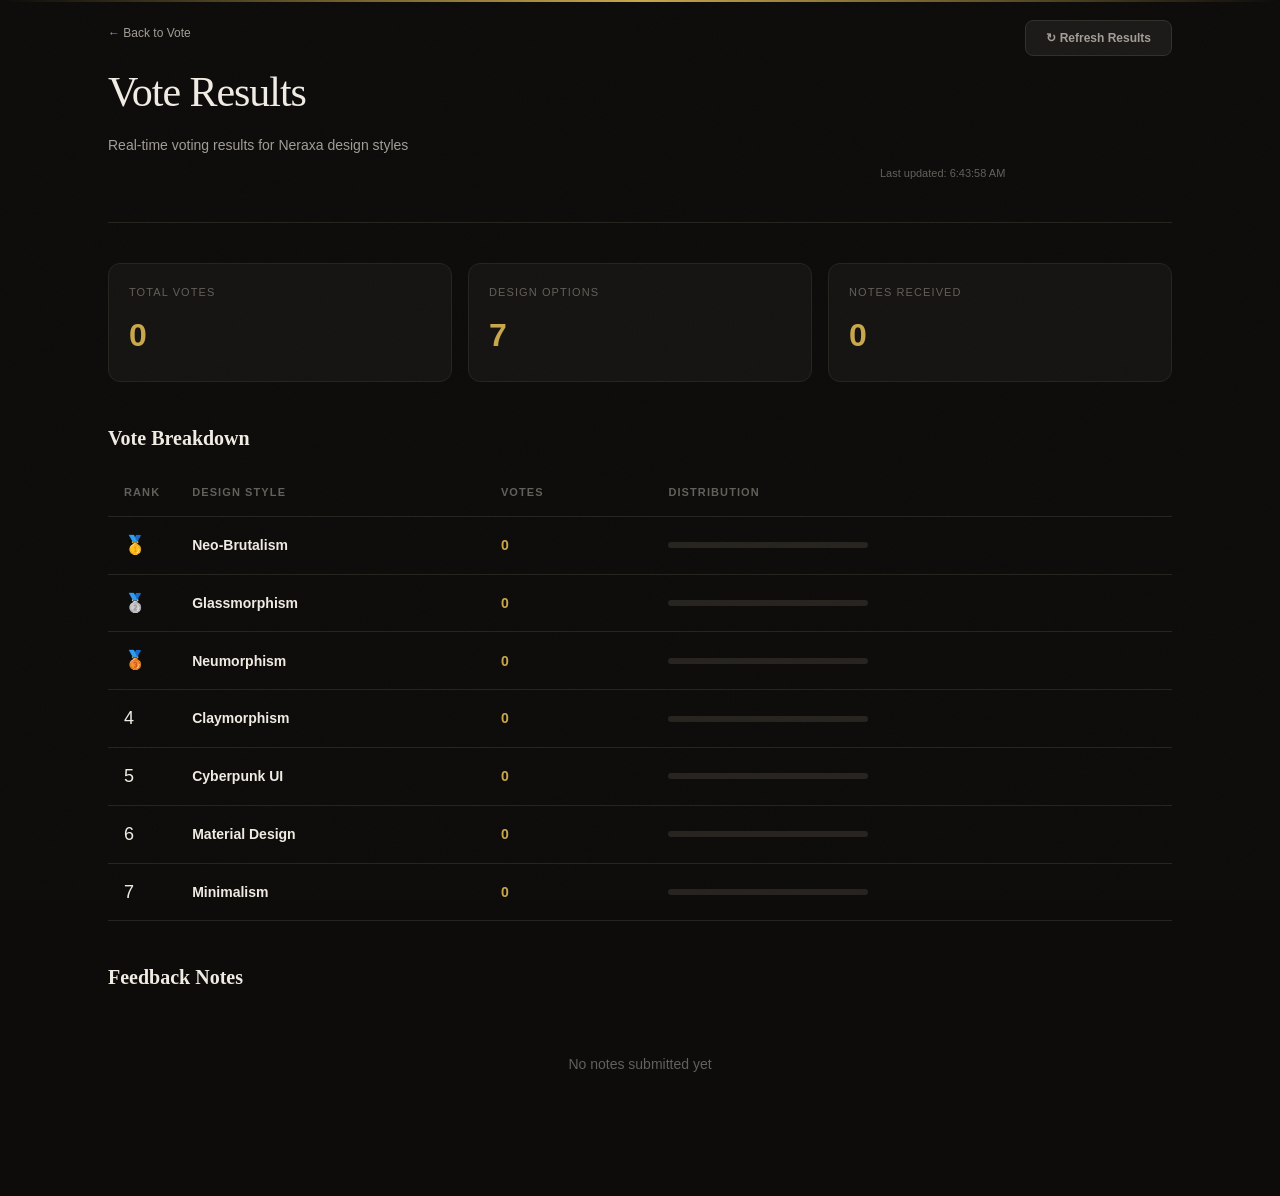
==== commit bea3e721: "fix: redis data" ====
--- a/admin.html
+++ b/admin.html
@@ -107,6 +107,7 @@
             }
             .notes-section-admin {
                 margin-top: 40px;
+                padding-bottom: 80px;
             }
             .notes-list {
                 display: flex;
@@ -163,6 +164,17 @@
             .refresh-btn:hover {
                 background: var(--border);
                 color: var(--text);
+            }
+            .refresh-btn.refreshing {
+                opacity: 0.6;
+                transform: rotate(180deg);
+                transition: transform 0.5s;
+            }
+            .last-updated {
+                font-size: 11px;
+                color: var(--text-dim);
+                margin-top: 8px;
+                text-align: right;
             }
             .back-link {
                 display: inline-flex;
@@ -193,6 +205,9 @@
                     <p class="admin-subtitle">
                         Real-time voting results for Neraxa design styles
                     </p>
+                    <div class="last-updated" id="lastUpdated">
+                        Last updated: --
+                    </div>
                 </div>
                 <button class="refresh-btn" id="refreshBtn">
                     ↻ Refresh Results
@@ -327,13 +342,13 @@
                     if (r) return JSON.parse(r);
                 } catch (_) {}
                 return {
-                    'Neo-Brutalism': 47,
-                    Glassmorphism: 89,
-                    Neumorphism: 34,
-                    Claymorphism: 56,
-                    'Cyberpunk UI': 73,
-                    'Material Design': 61,
-                    Minimalism: 45,
+                    'Neo-Brutalism': 0,
+                    Glassmorphism: 0,
+                    Neumorphism: 0,
+                    Claymorphism: 0,
+                    'Cyberpunk UI': 0,
+                    'Material Design': 0,
+                    Minimalism: 0,
                 };
             }
 
@@ -440,9 +455,37 @@
             }
 
             async function refreshAll() {
+                const refreshBtn = document.getElementById('refreshBtn');
+                const lastUpdated = document.getElementById('lastUpdated');
+
+                if (refreshBtn) {
+                    refreshBtn.classList.add('refreshing');
+                }
+
                 await renderResults();
                 await renderNotes();
-            }
+
+                if (refreshBtn) {
+                    refreshBtn.classList.remove('refreshing');
+                }
+
+                const now = new Date().toLocaleTimeString();
+                if (lastUpdated) {
+                    lastUpdated.textContent = `Last updated: ${now}`;
+                }
+
+                console.log('✓ Results refreshed at', now);
+            }
+
+            // Manual refresh button
+            document
+                .getElementById('refreshBtn')
+                .addEventListener('click', () => {
+                    refreshAll();
+                });
+
+            // Auto-refresh every 5 seconds
+            setInterval(refreshAll, 5000);
 
             // Init
             refreshAll();
